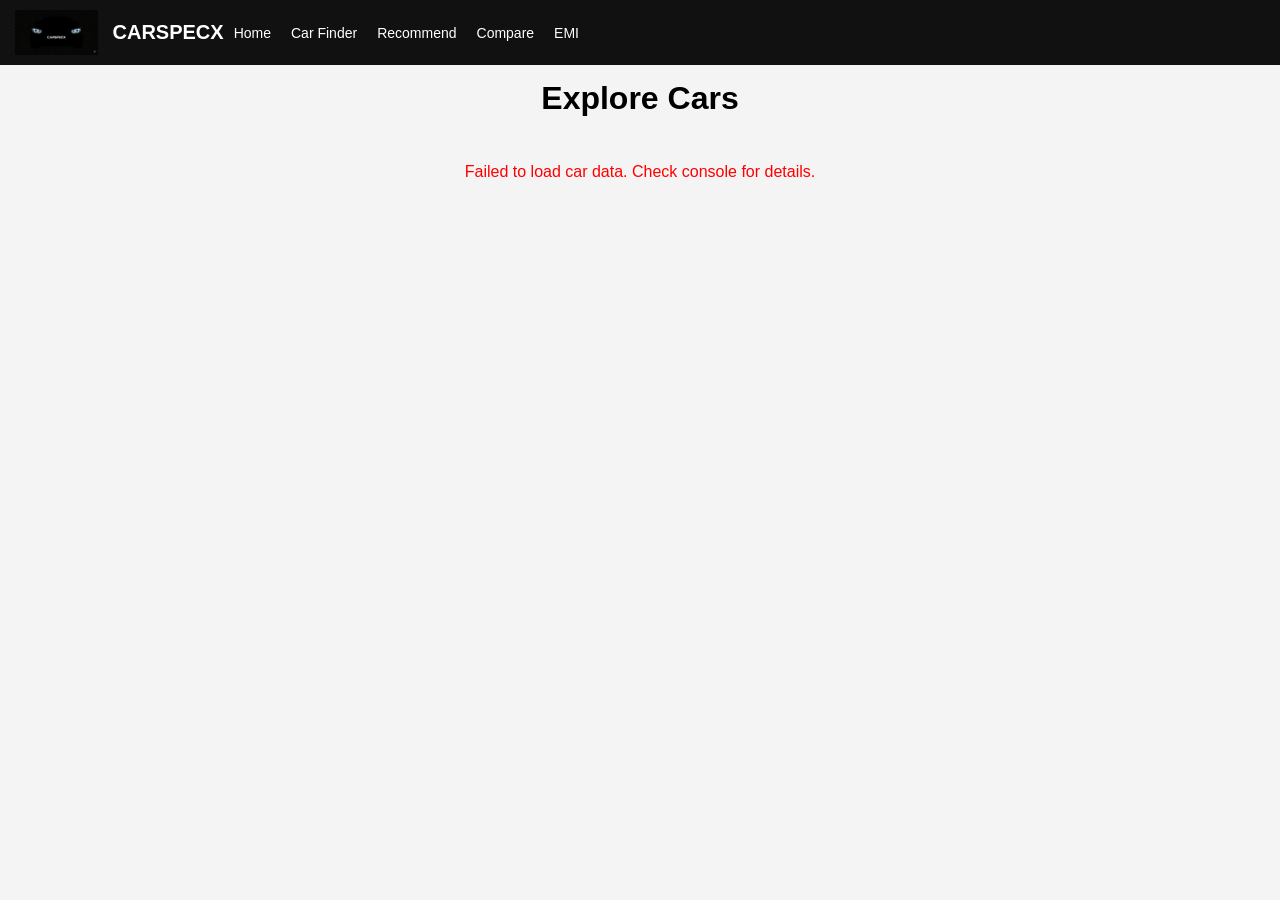
==== index.html @ ab5f5cb3 "Update index.html" ====
<!DOCTYPE html>
<html lang="en">
<head>
<meta charset="UTF-8">
<meta name="viewport" content="width=device-width, initial-scale=1.0">
<title>CARSPECX | Home</title>
<link rel="stylesheet" href="static/style.css">
</head>
<body>

<!-- NAVBAR -->
<header class="navbar">
    <div style="display:flex;align-items:center;">
        <img src="static/images/CARSPECX.png" class="logo">
        <span style="color:white;font-weight:bold;font-size:20px;">CARSPECX</span>
    </div>
    <nav>
        <a href="index.html">Home</a>
        <a href="finder.html">Car Finder</a>
        <a href="recommend.html">Recommend</a>
        <a href="compare.html">Compare</a>
        <a href="emi.html">EMI</a>
    </nav>
</header>

<h1 class="title">Explore Cars</h1>

<div class="car-grid" id="carList"></div>

<!-- Include app.js -->
<script src="app.js"></script>

<script>
// Fetch and display cars
fetch("CARS.json")
  .then(res => {
      if (!res.ok) throw new Error("HTTP error " + res.status);
      return res.json();
  })
  .then(CARS => {
      let html = "";
      CARS.forEach(CARS => {
          html += `
          <div class="car-card">
              <img src="static/images/${CARS.image}" alt="${CARS.car_name}">
              <h3>${CARS.car_name}</h3>
              <p><b>Brand:</b> ${CARS.brand}</p>
              <p><b>Price:</b> ${formatPrice(CARS.price)}</p>
              <p><b>Fuel:</b> ${CARS.fuel_type}</p>
              <p><b>Transmission:</b> ${CARS.transmission}</p>
              <a href="details.html?id=${CARS.id}" class="btn">View Details</a>
          </div>`;
      });
      document.getElementById("carList").innerHTML = html;
      console.log("Cars displayed:", CARS.length);
  })
  .catch(err => {
      console.error("Failed to load cars.json:", err);
      document.getElementById("carList").innerHTML = "<p style='color:red;text-align:center;'>Failed to load car data. Check console for details.</p>";
  });
</script>
</body>
</html>
---- static/style.css ----
body {
    font-family: Arial, sans-serif;
    margin: 0;
    background: #f4f4f4;
}

.navbar {
    display: flex;
    align-items: center;
    background: #111;
    padding: 10px 15px;
    flex-wrap: wrap;
}

.logo {
    height: 45px;
    width: auto;
    margin-right: 15px;
}

.navbar nav {
    display: flex;
    flex-wrap: wrap;
}

.navbar nav a {
    color: white;
    text-decoration: none;
    margin: 5px 10px;
    font-size: 14px;
}

.title {
    text-align: center;
    margin: 15px;
}

.car-grid {
    display: grid;
    grid-template-columns: repeat(auto-fit, minmax(220px, 1fr));
    gap: 15px;
    padding: 15px;
}

.car-card {
    background: white;
    border-radius: 8px;
    padding: 10px;
    text-align: center;
    box-shadow: 0 0 5px rgba(0,0,0,0.1);
}

.car-card img {
    width: 100%;
    height: 140px;
    object-fit: cover;
    border-radius: 6px;
}

.btn {
    display: inline-block;
    background: #007BFF;
    color: white;
    padding: 6px 10px;
    border-radius: 4px;
    text-decoration: none;
    margin-top: 8px;
    font-size: 13px;
}

.filter-form {
    text-align: center;
    padding: 10px;
}

.filter-form input,
.filter-form select,
.filter-form button {
    padding: 7px;
    margin: 4px;
    font-size: 13px;
}

.details-table,
.compare-table {
    width: 95%;
    margin: auto;
    border-collapse: collapse;
    font-size: 13px;
}

.details-table th,
.details-table td,
.compare-table th,
.compare-table td {
    border: 1px solid #ccc;
    padding: 8px;
}

.details-table th {
    background: #eee;
}

@media (max-width: 600px) {
    .navbar {
        justify-content: center;
    }

    .navbar nav {
        justify-content: center;
    }
}
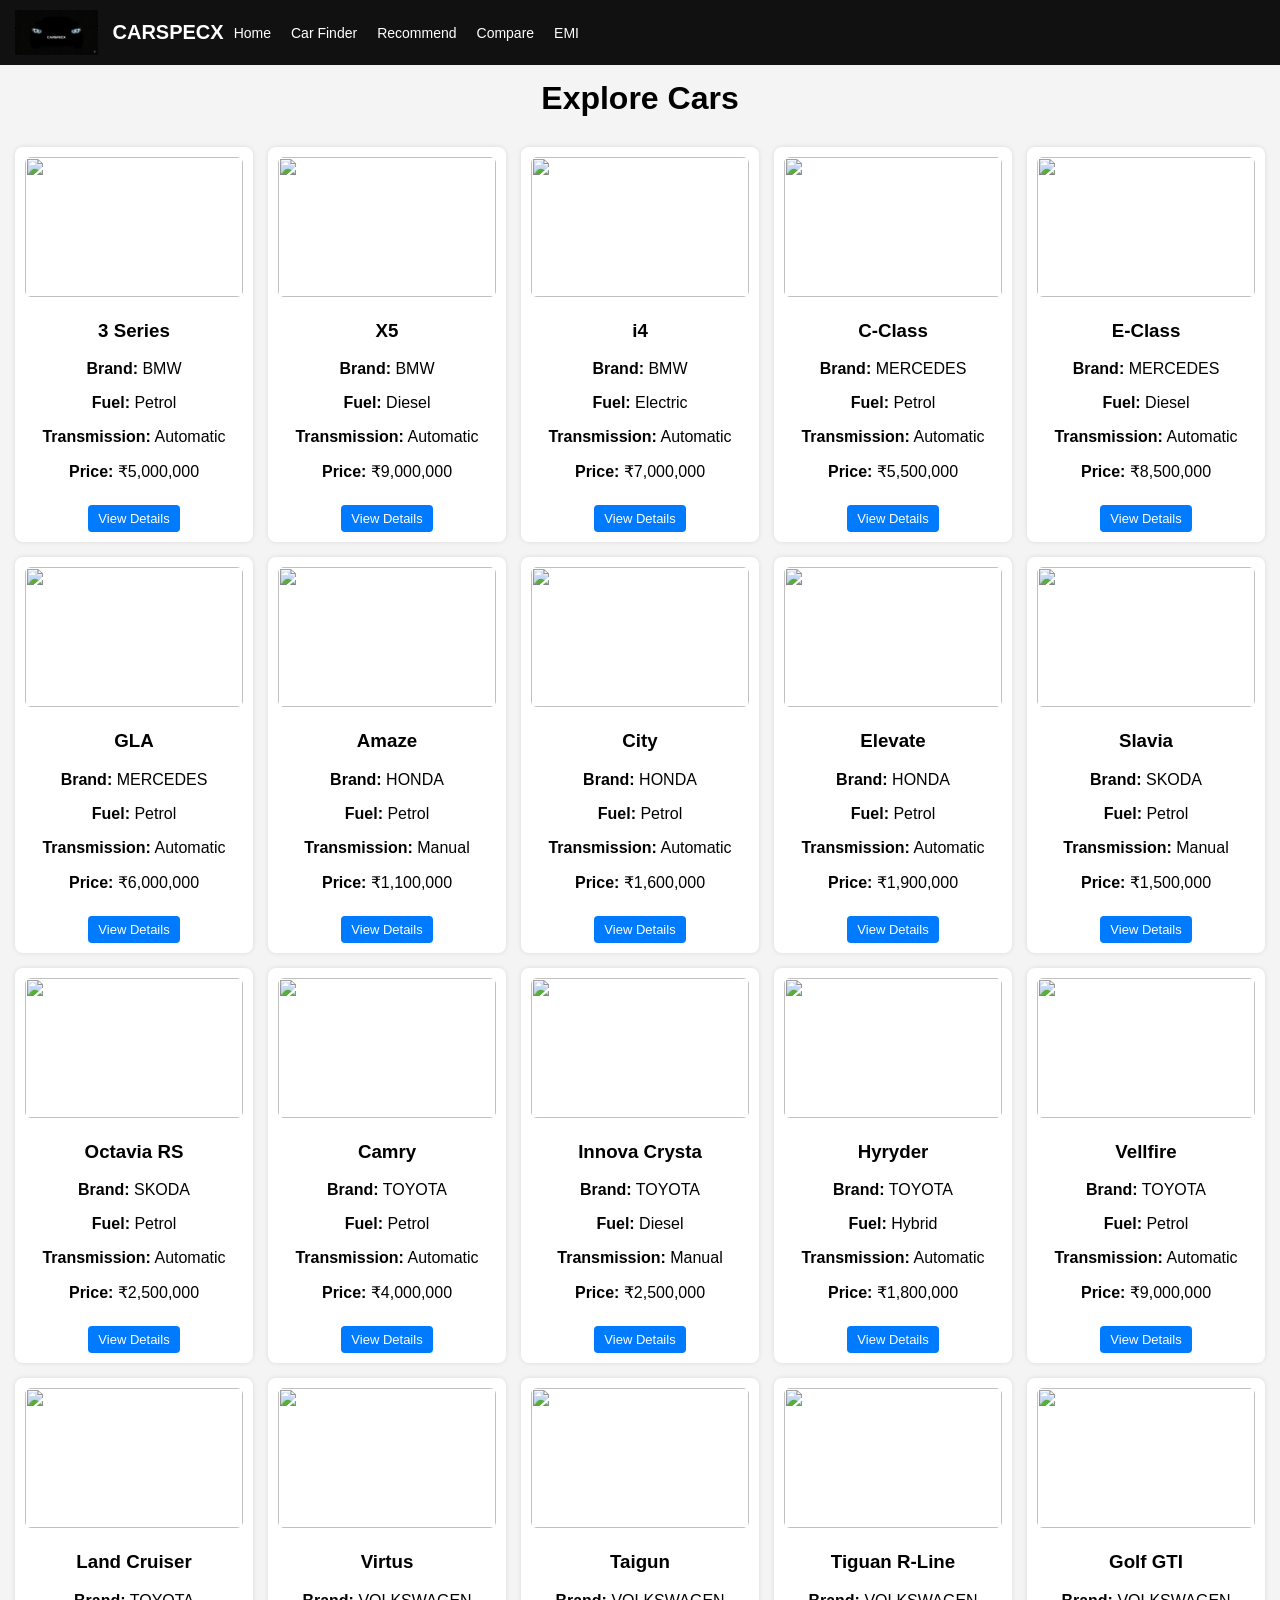
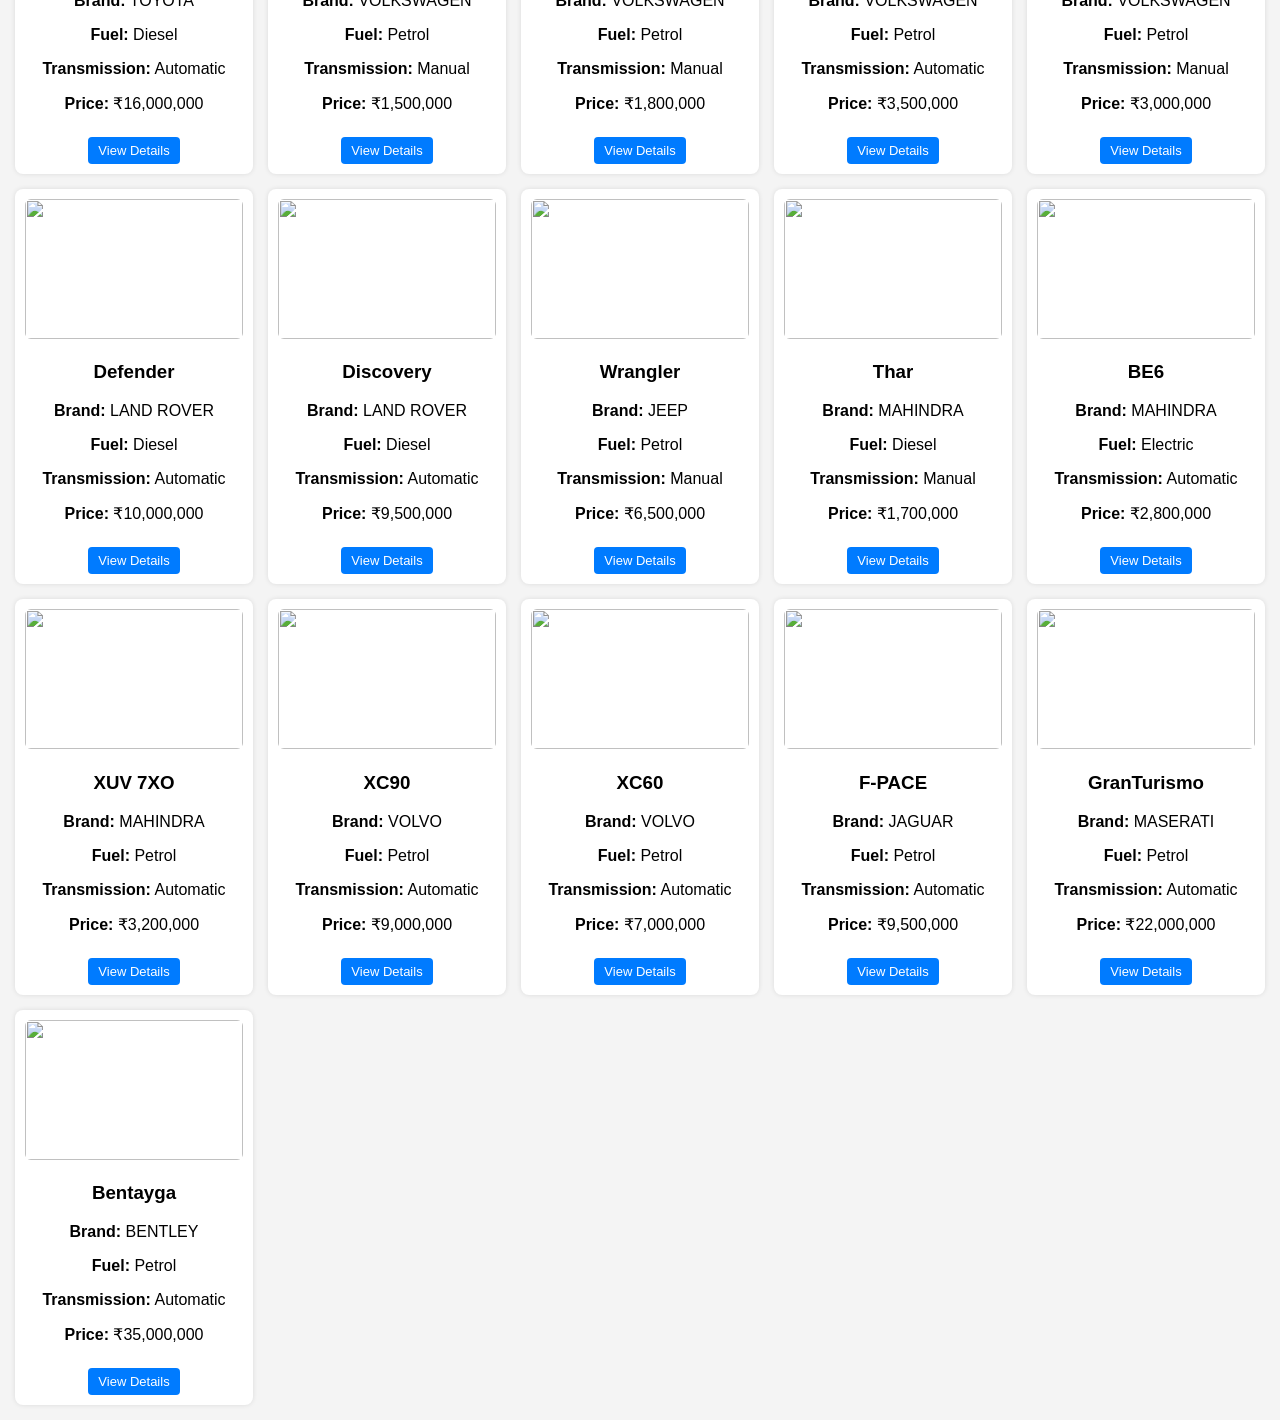
==== commit 0ed25bed: "Update index.html" ====
--- a/index.html
+++ b/index.html
@@ -31,33 +31,32 @@
 <script src="app.js"></script>
 
 <script>
-// Fetch and display cars
 fetch("CARS.json")
-  .then(res => {
-      if (!res.ok) throw new Error("HTTP error " + res.status);
-      return res.json();
-  })
-  .then(CARS => {
-      let html = "";
-      CARS.forEach(CARS => {
-          html += `
-          <div class="car-card">
-              <img src="static/images/${CARS.image}" alt="${CARS.car_name}">
-              <h3>${CARS.car_name}</h3>
-              <p><b>Brand:</b> ${CARS.brand}</p>
-              <p><b>Price:</b> ${formatPrice(CARS.price)}</p>
-              <p><b>Fuel:</b> ${CARS.fuel_type}</p>
-              <p><b>Transmission:</b> ${CARS.transmission}</p>
-              <a href="details.html?id=${CARS.id}" class="btn">View Details</a>
-          </div>`;
-      });
-      document.getElementById("carList").innerHTML = html;
-      console.log("Cars displayed:", CARS.length);
-  })
-  .catch(err => {
-      console.error("Failed to load cars.json:", err);
-      document.getElementById("carList").innerHTML = "<p style='color:red;text-align:center;'>Failed to load car data. Check console for details.</p>";
-  });
+.then(res => {
+    if(!res.ok) throw new Error("Cars.json not found");
+    return res.json();
+})
+.then(cars => {
+    let html = "";
+    cars.forEach(car => {
+        html += `
+        <div class="car-card">
+            <img src="static/images/${car.image}">
+            <h3>${car.car_name}</h3>
+            <p><b>Brand:</b> ${car.brand}</p>
+            <p><b>Fuel:</b> ${car.fuel_type}</p>
+            <p><b>Transmission:</b> ${car.transmission}</p>
+            <p><b>Price:</b> ₹${Number(car.price).toLocaleString()}</p>
+            <a href="details.html?id=${car.id}" class="btn">View Details</a>
+        </div>`;
+    });
+    document.getElementById("carList").innerHTML = html;
+})
+.catch(err => {
+    document.getElementById("carList").innerHTML =
+      "<h3 style='color:red;text-align:center;'>Failed to load car data. Check console.</h3>";
+    console.error(err);
+});
 </script>
 </body>
 </html>
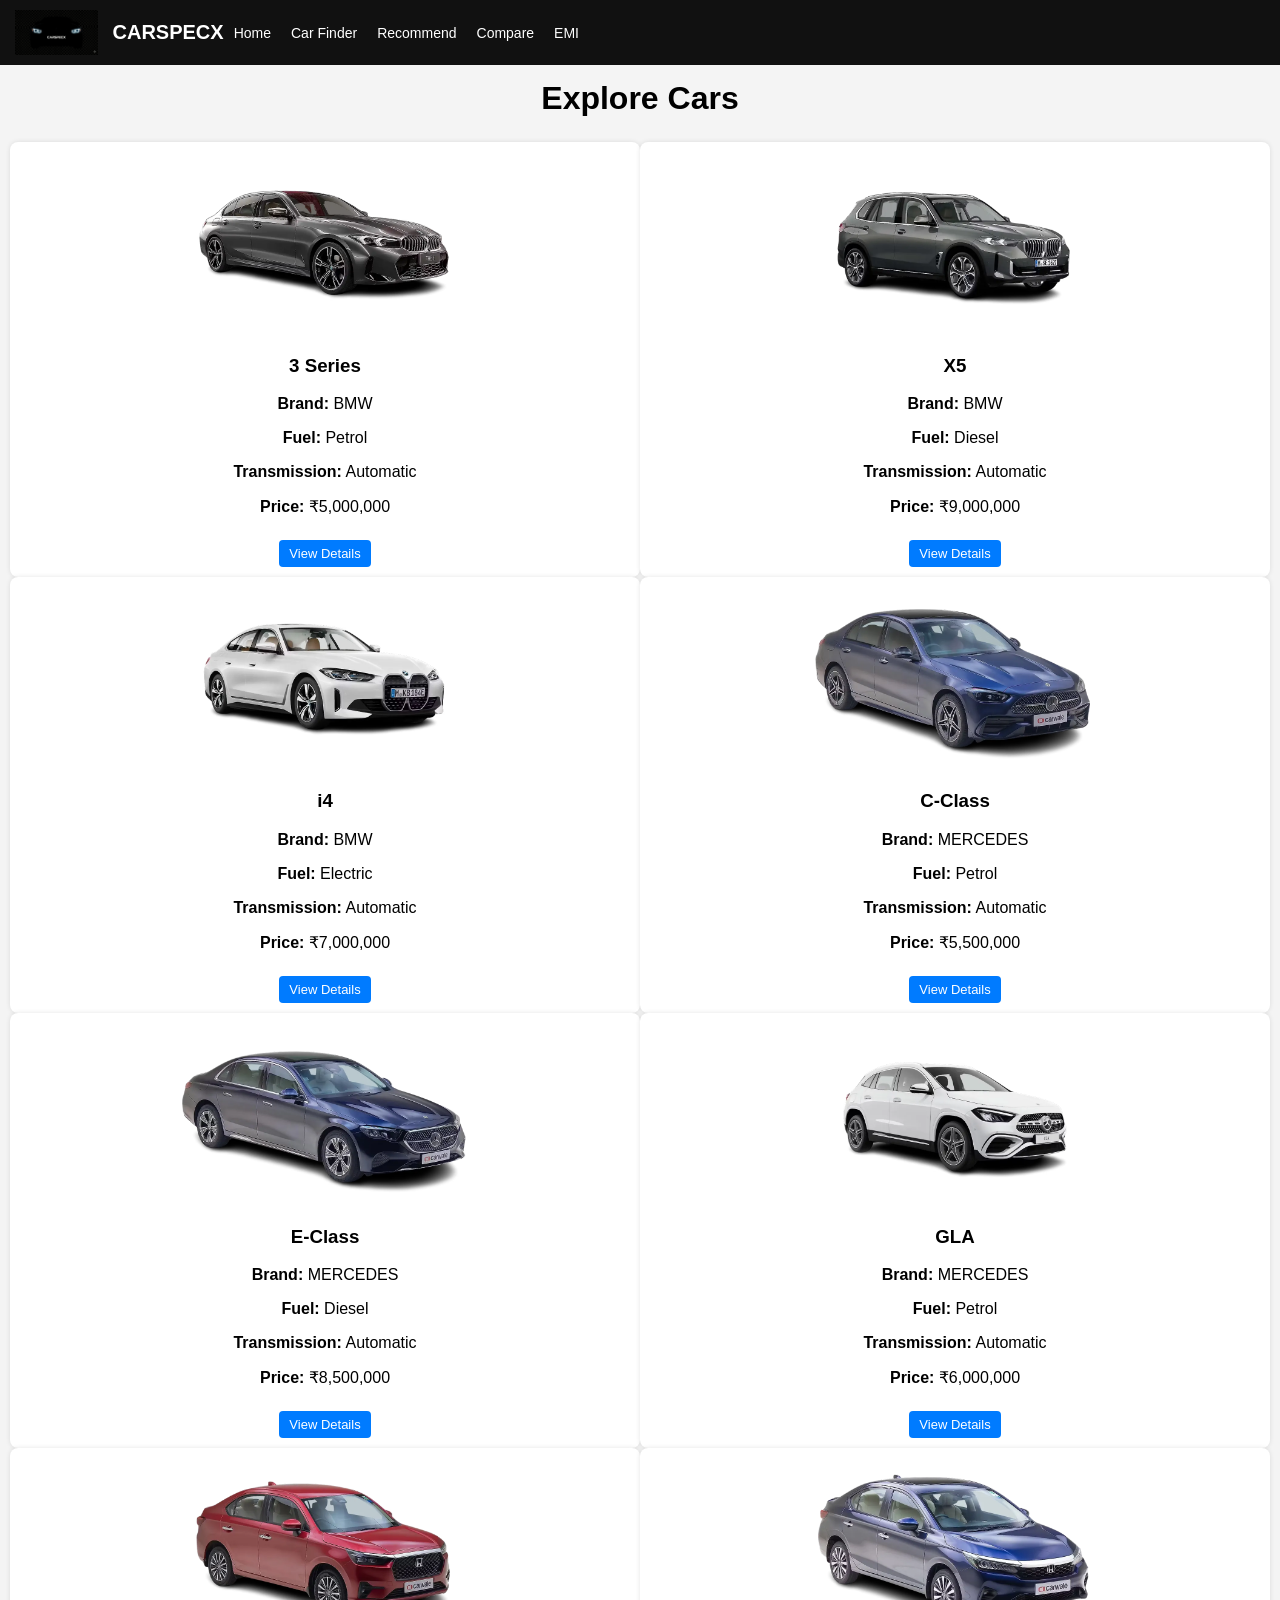
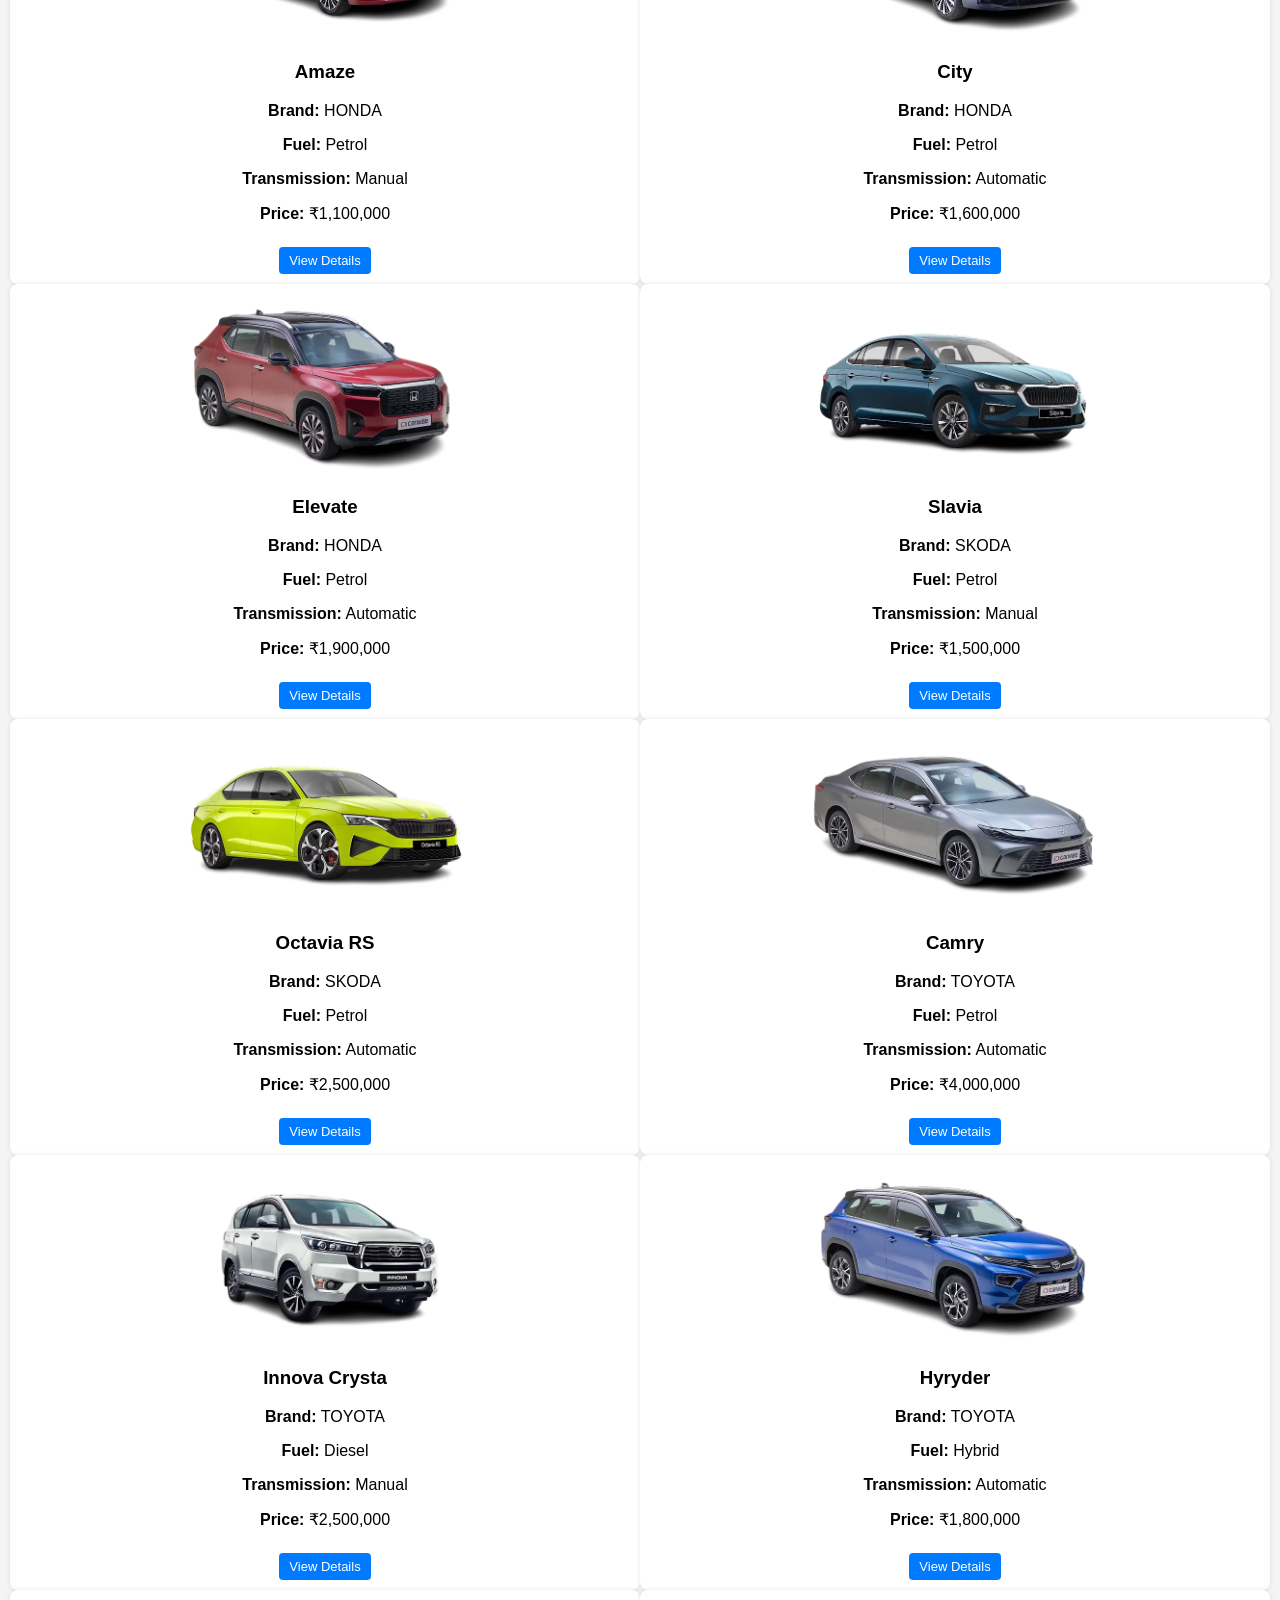
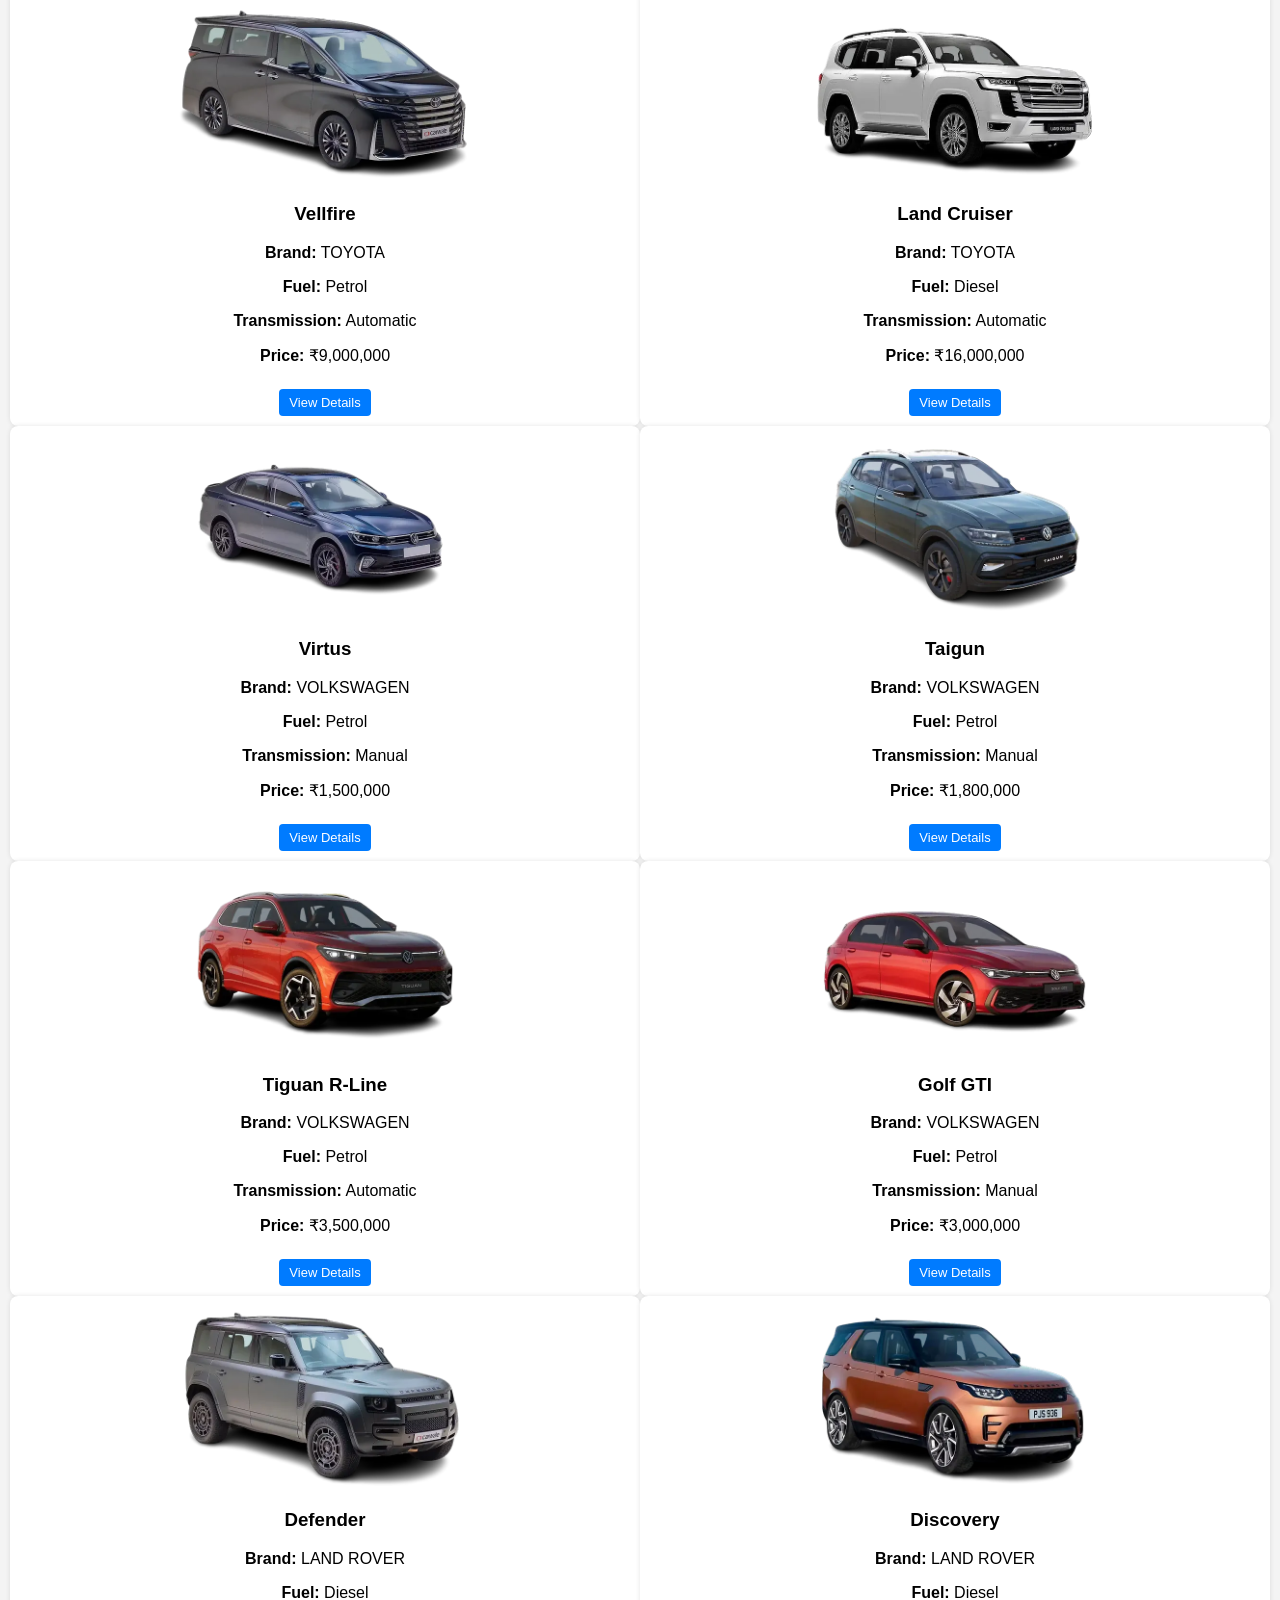
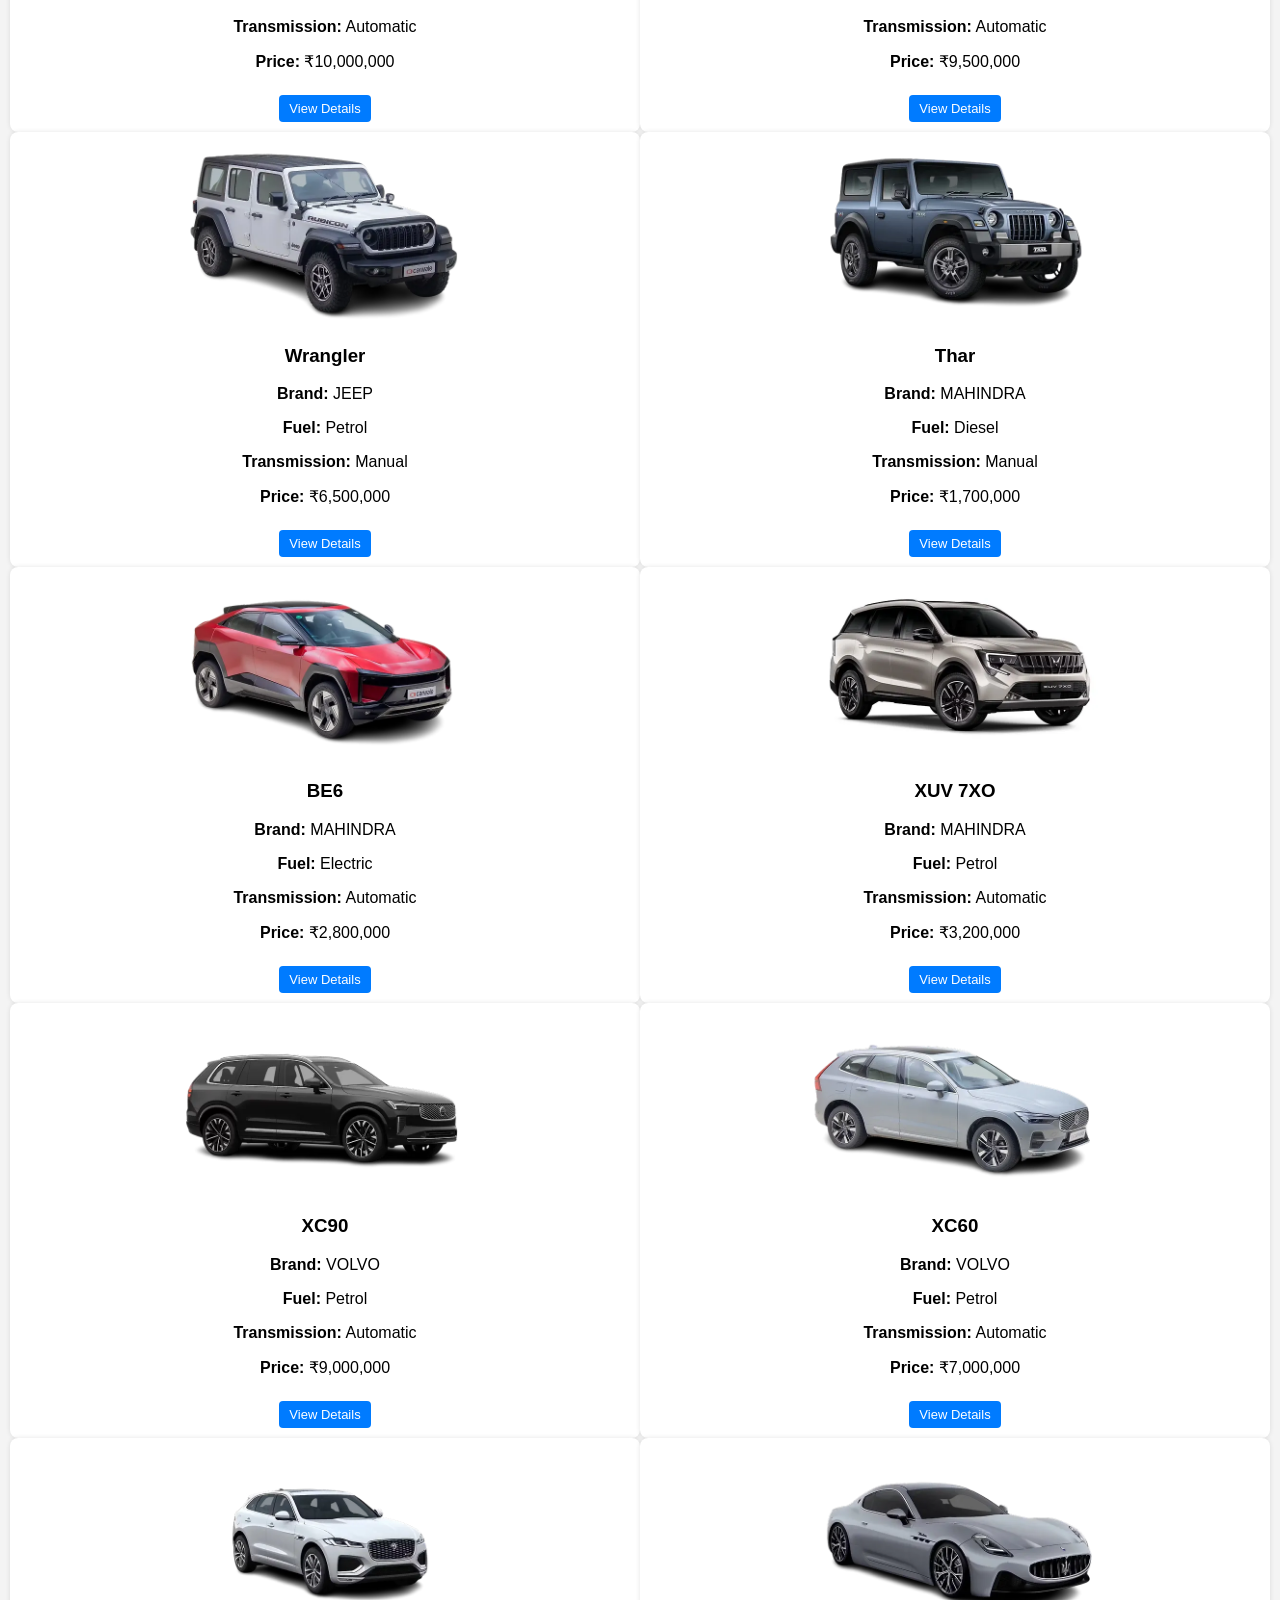
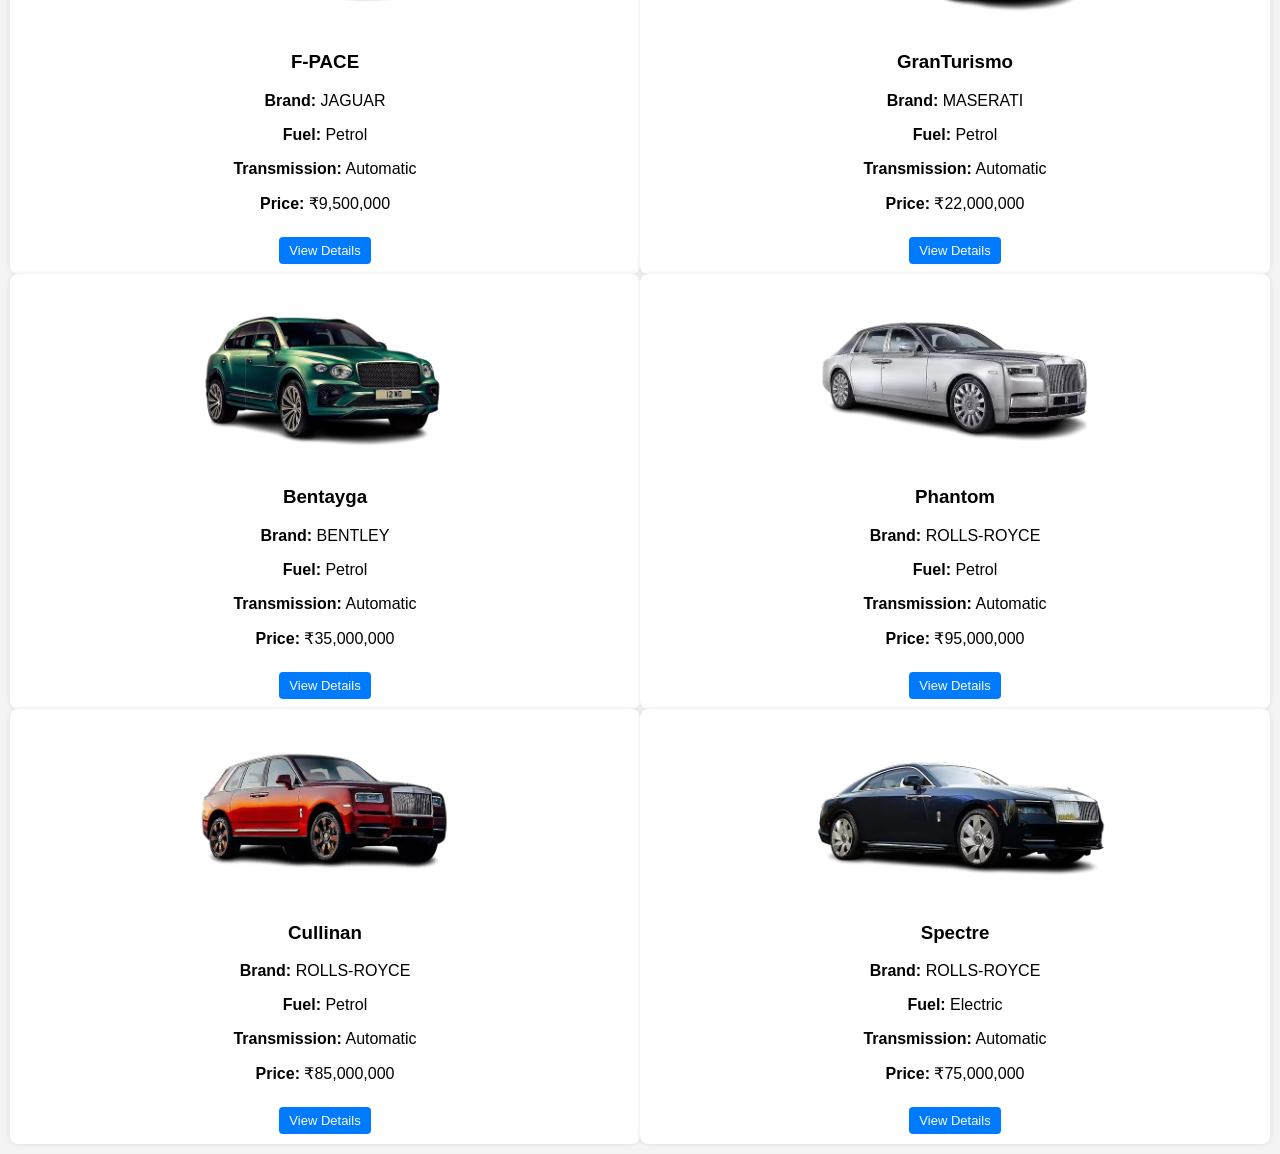
==== commit e0e52ccf: "Update index.html" ====
--- a/index.html
+++ b/index.html
@@ -5,9 +5,41 @@
 <meta name="viewport" content="width=device-width, initial-scale=1.0">
 <title>CARSPECX | Home</title>
 <link rel="stylesheet" href="static/style.css">
+<style>
+#introScreen{
+    position: fixed;
+    inset: 0;
+    background: black;
+    display: flex;
+    justify-content: center;
+    align-items: center;
+    z-index: 9999;
+    animation: fadeOut 1.5s ease forwards;
+    animation-delay: 5s;
+}
+
+#introScreen img{
+    width: 100%;
+    height: 100%;
+    object-fit: cover;
+    animation: zoomIn 6s ease-in-out forwards;
+}
+
+@keyframes zoomIn {
+    from { transform: scale(1); }
+    to { transform: scale(1.15); }
+}
+
+@keyframes fadeOut {
+    to { opacity: 0; visibility: hidden; }
+}
+</style>
 </head>
 <body>
-
+<!-- INTRO SCREEN -->
+<div id="introScreen">
+    <img src="static/images/intro.png" alt="Intro">
+</div>
 <!-- NAVBAR -->
 <header class="navbar">
     <div style="display:flex;align-items:center;">
@@ -58,5 +90,10 @@
     console.error(err);
 });
 </script>
+    <script>
+setTimeout(() => {
+    document.getElementById("introScreen").style.display = "none";
+}, 6500);
+    </script>
 </body>
 </html>
--- a/static/style.css
+++ b/static/style.css
@@ -37,9 +37,8 @@
 
 .car-grid {
     display: grid;
-    grid-template-columns: repeat(auto-fit, minmax(220px, 1fr));
-    gap: 15px;
-    padding: 15px;
+    grid-template-columns: repeat(2, 1fr); 
+    padding: 10px;
 }
 
 .car-card {
@@ -52,8 +51,10 @@
 
 .car-card img {
     width: 100%;
-    height: 140px;
-    object-fit: cover;
+    height: auto;
+    max-height: 180px;
+    object-fit: contain; 
+    background: #fff;
     border-radius: 6px;
 }
 
@@ -79,6 +80,14 @@
     padding: 7px;
     margin: 4px;
     font-size: 13px;
+}
+
+.details-image {
+    width: 100%;
+    max-width: 450px;
+    display: block;
+    margin: 15px auto;
+    object-fit: contain;
 }
 
 .details-table,
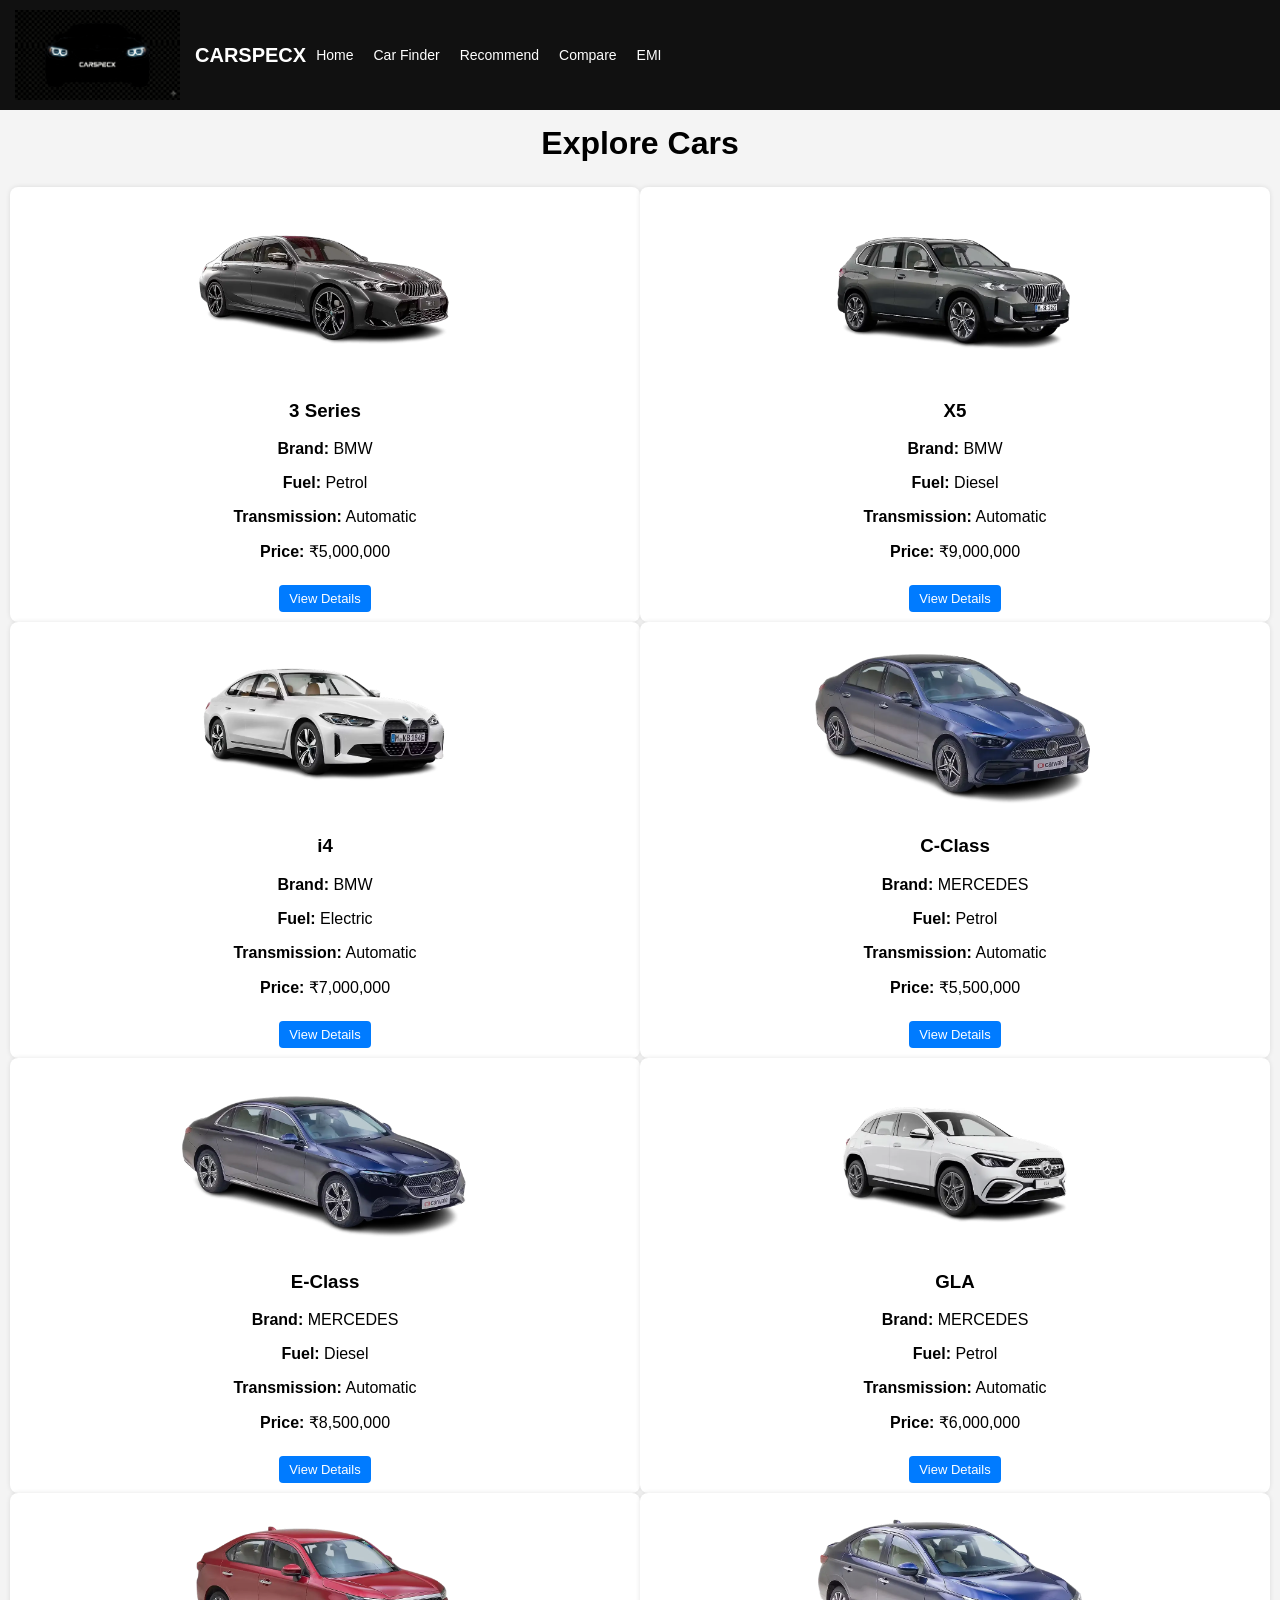
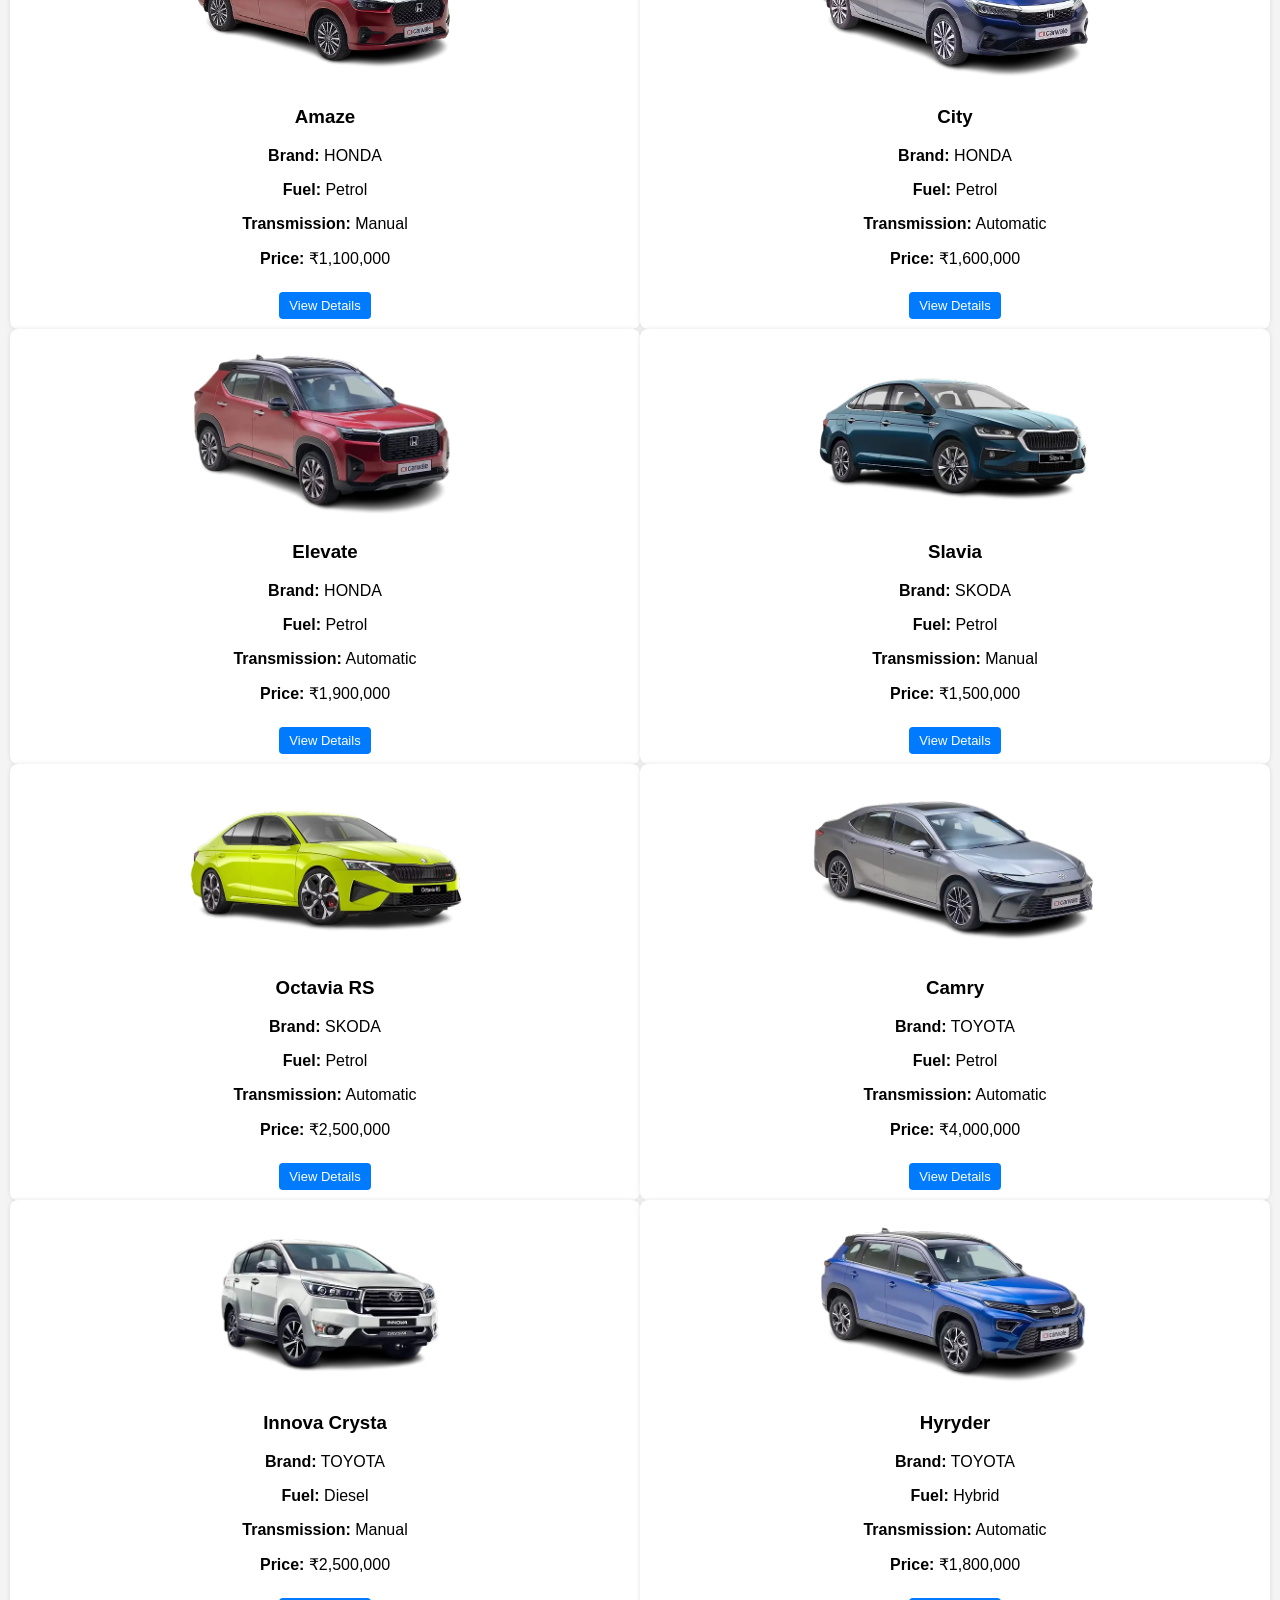
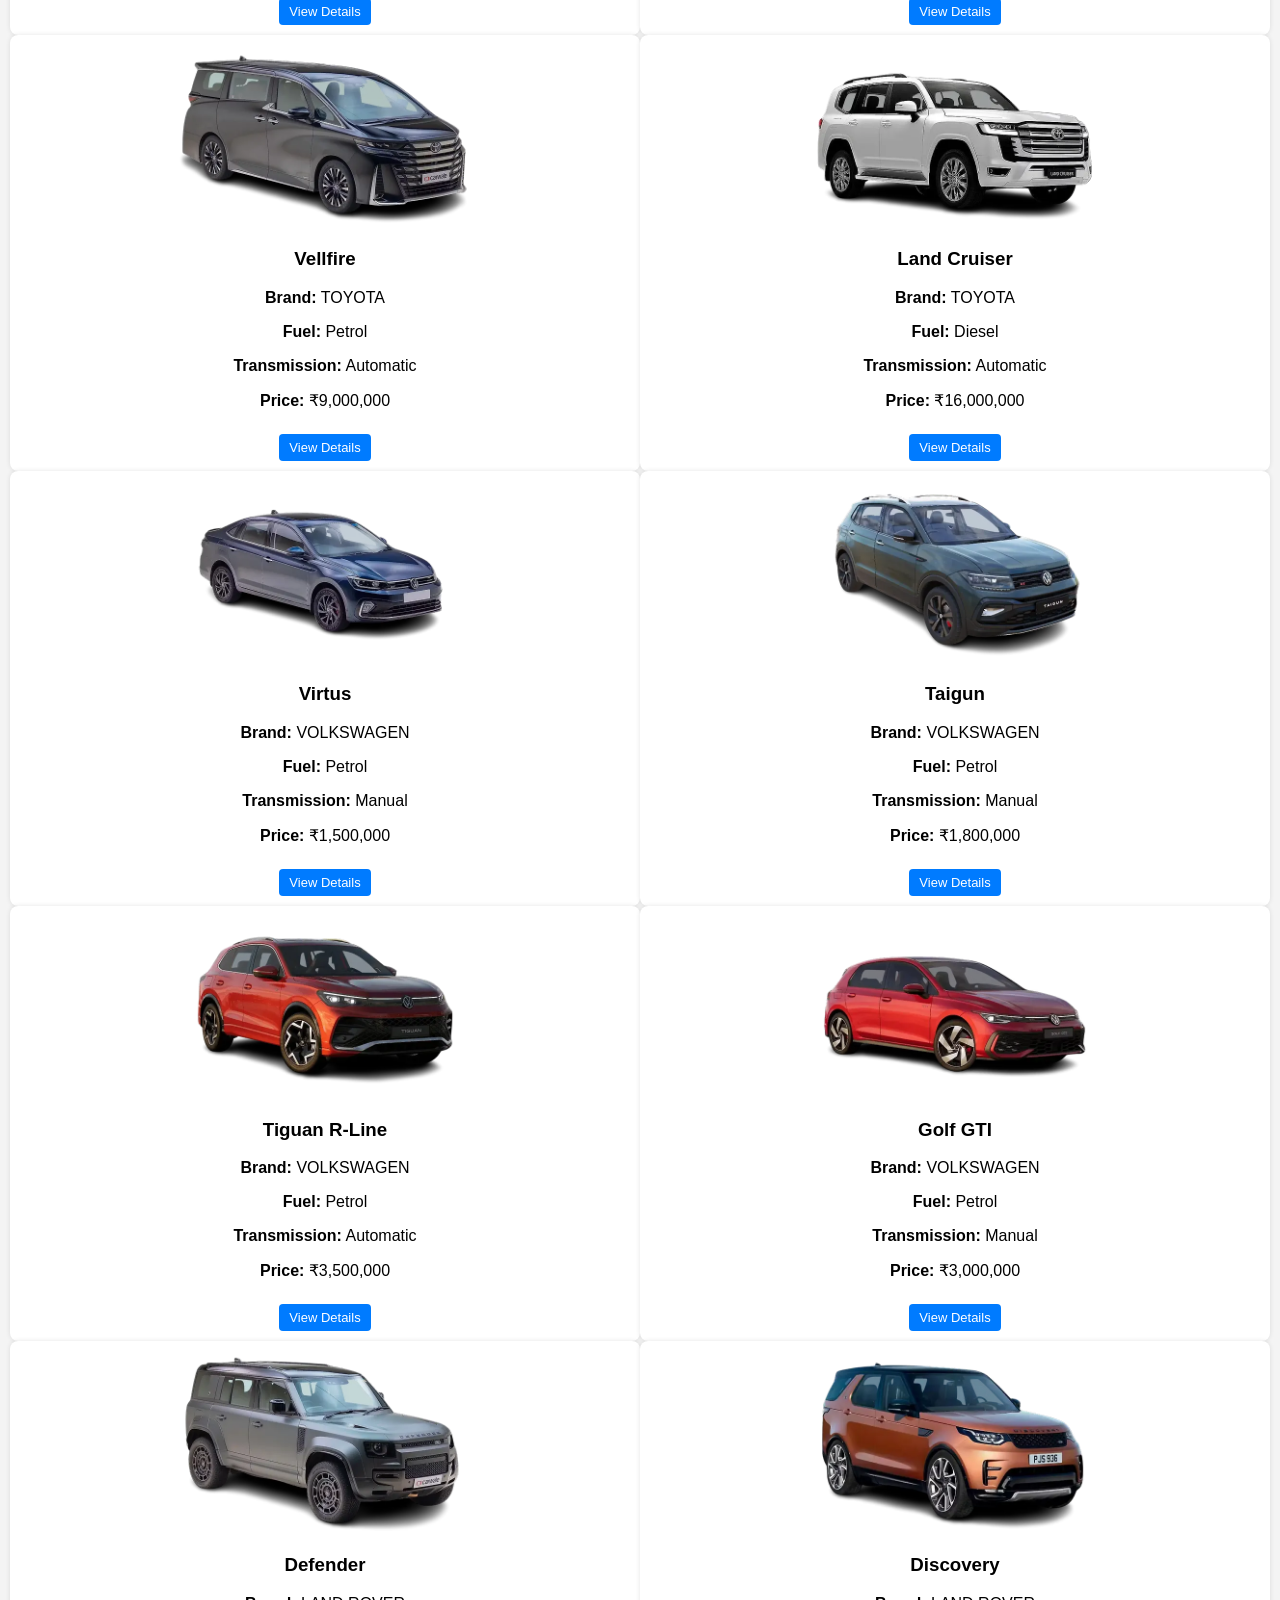
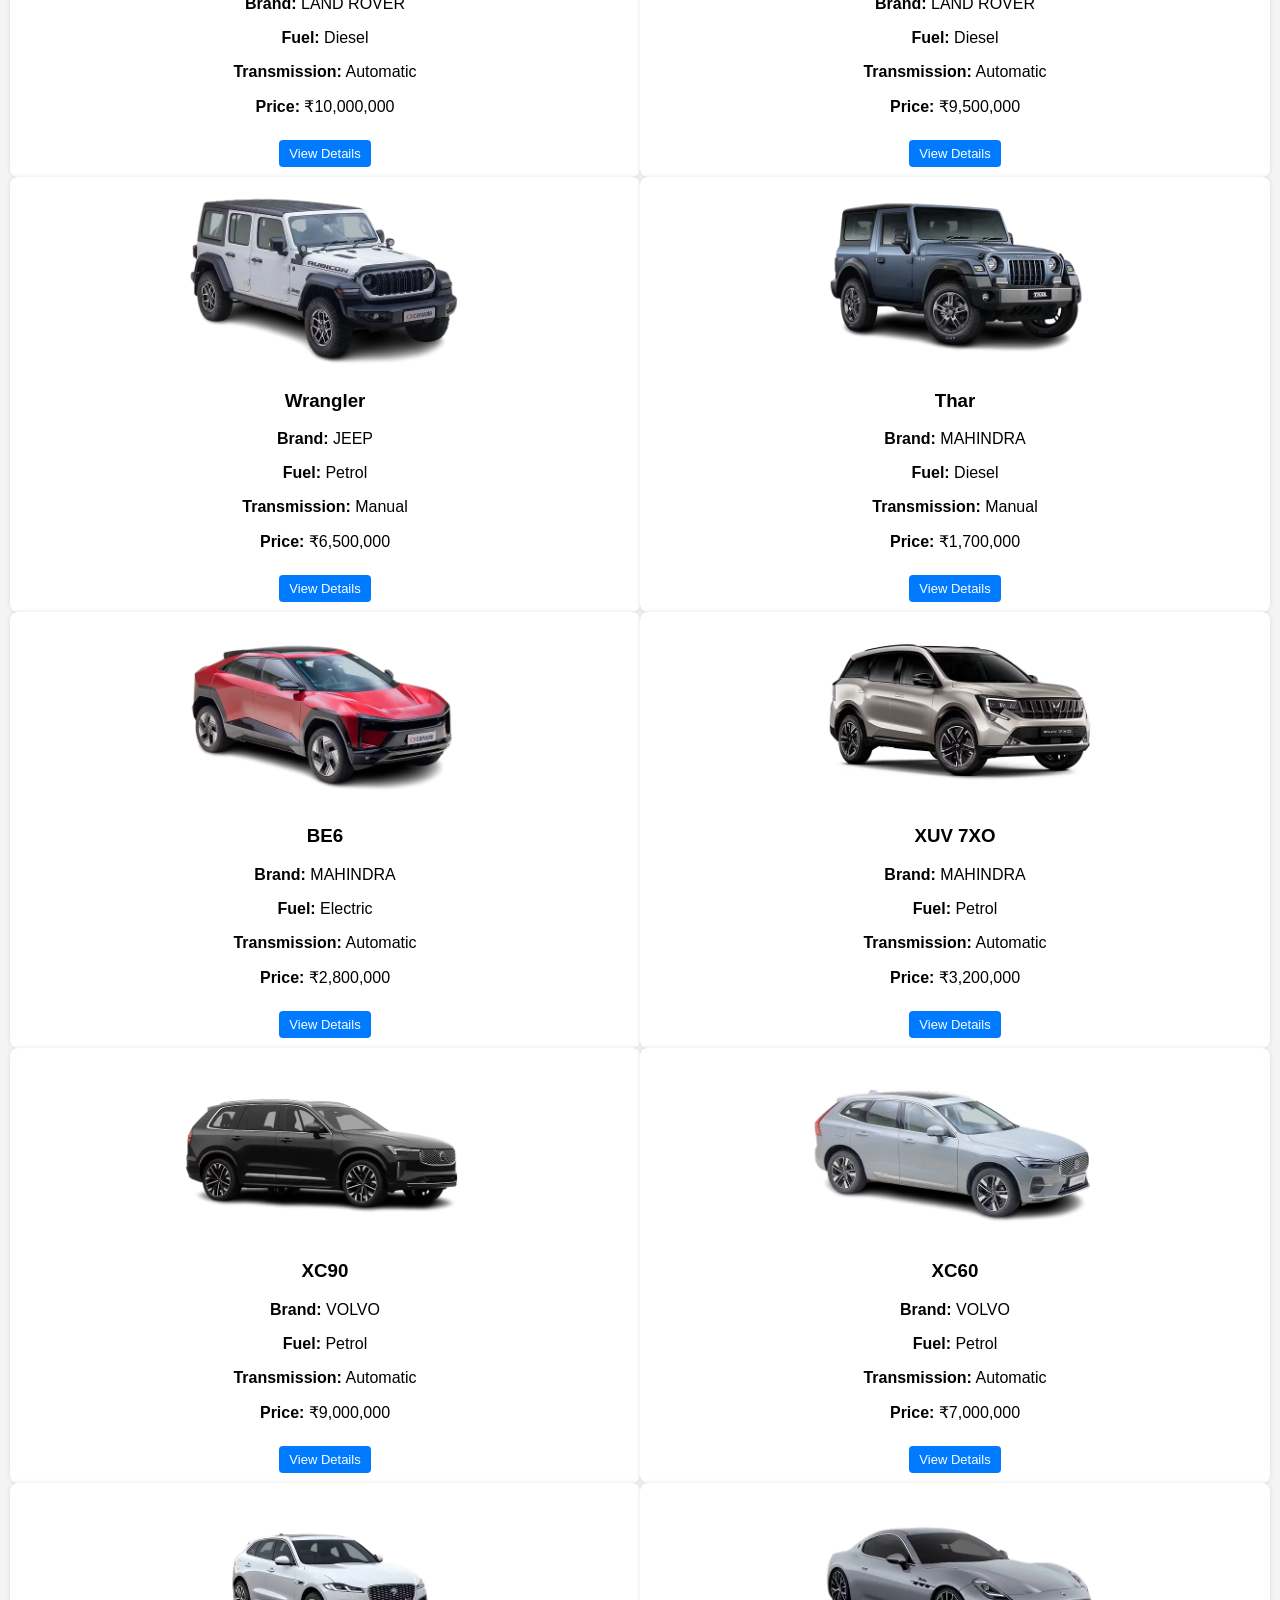
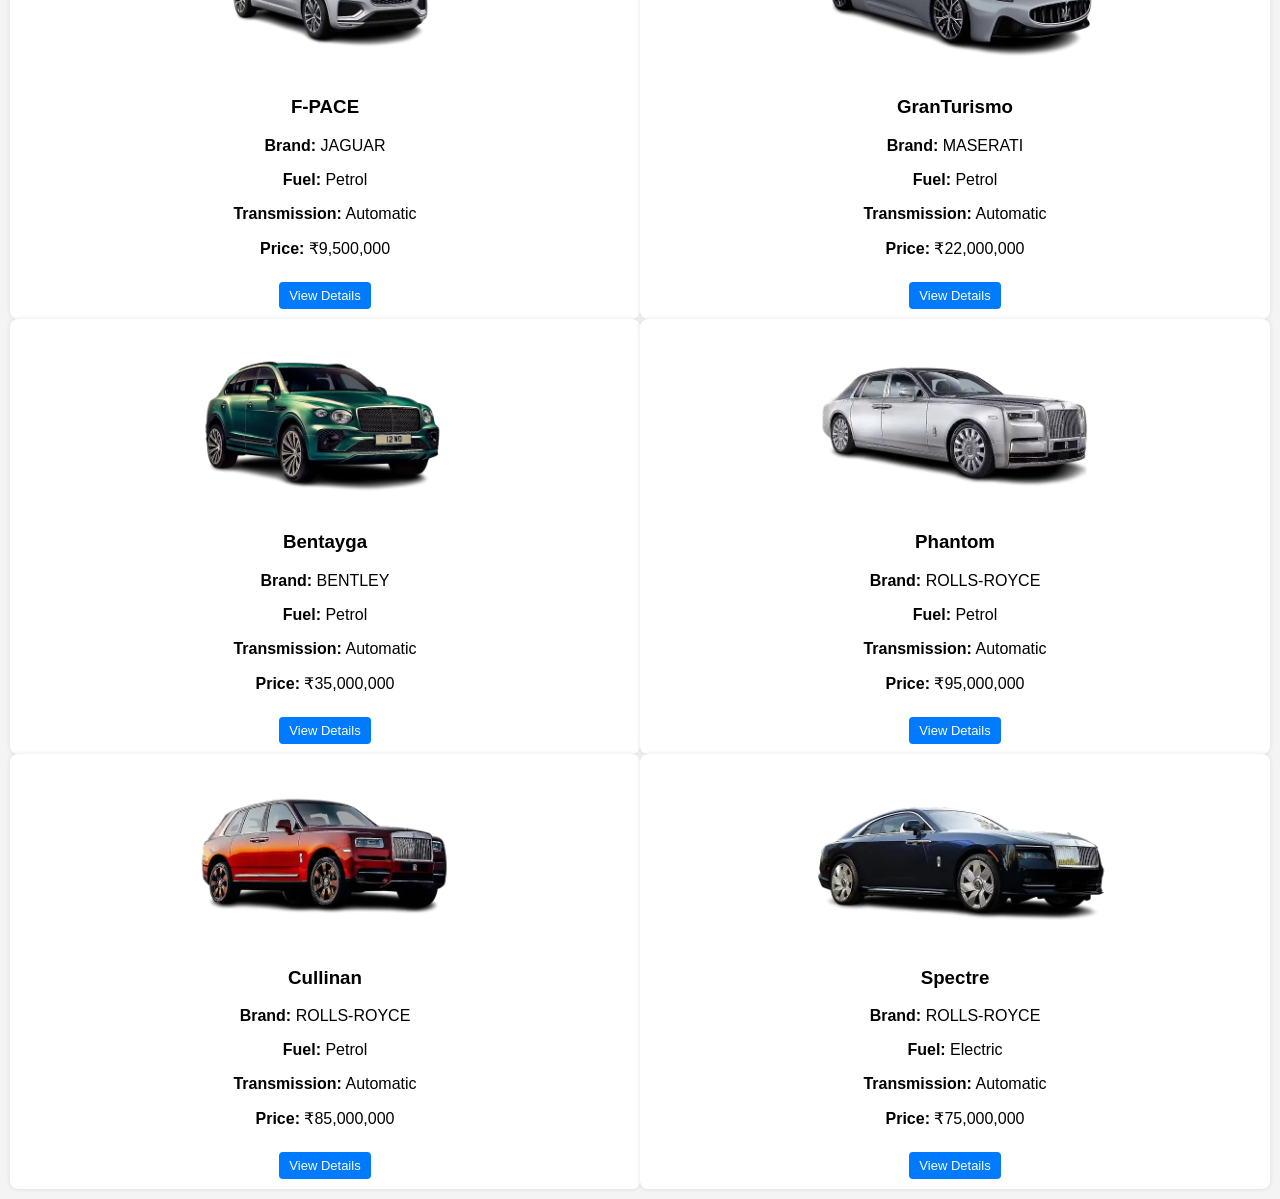
==== commit 9ccdfe74: "Update index.html" ====
--- a/index.html
+++ b/index.html
@@ -21,7 +21,7 @@
 #introScreen img{
     width: 100%;
     height: 100%;
-    object-fit: cover;
+    object-fit: contain;
     animation: zoomIn 6s ease-in-out forwards;
 }
 
@@ -38,14 +38,14 @@
 <body>
 <!-- INTRO SCREEN -->
 <div id="introScreen">
-    <img src="static/images/intro.png" alt="Intro">
+    <img src="static/images/INTRO.jpg" alt="Intro">
 </div>
 <!-- NAVBAR -->
 <header class="navbar">
     <div style="display:flex;align-items:center;">
         <img src="static/images/CARSPECX.png" class="logo">
         <span style="color:white;font-weight:bold;font-size:20px;">CARSPECX</span>
-    </div>
+    </div> <br>
     <nav>
         <a href="index.html">Home</a>
         <a href="finder.html">Car Finder</a>
--- a/static/style.css
+++ b/static/style.css
@@ -13,7 +13,7 @@
 }
 
 .logo {
-    height: 45px;
+    height: 90px;
     width: auto;
     margin-right: 15px;
 }
